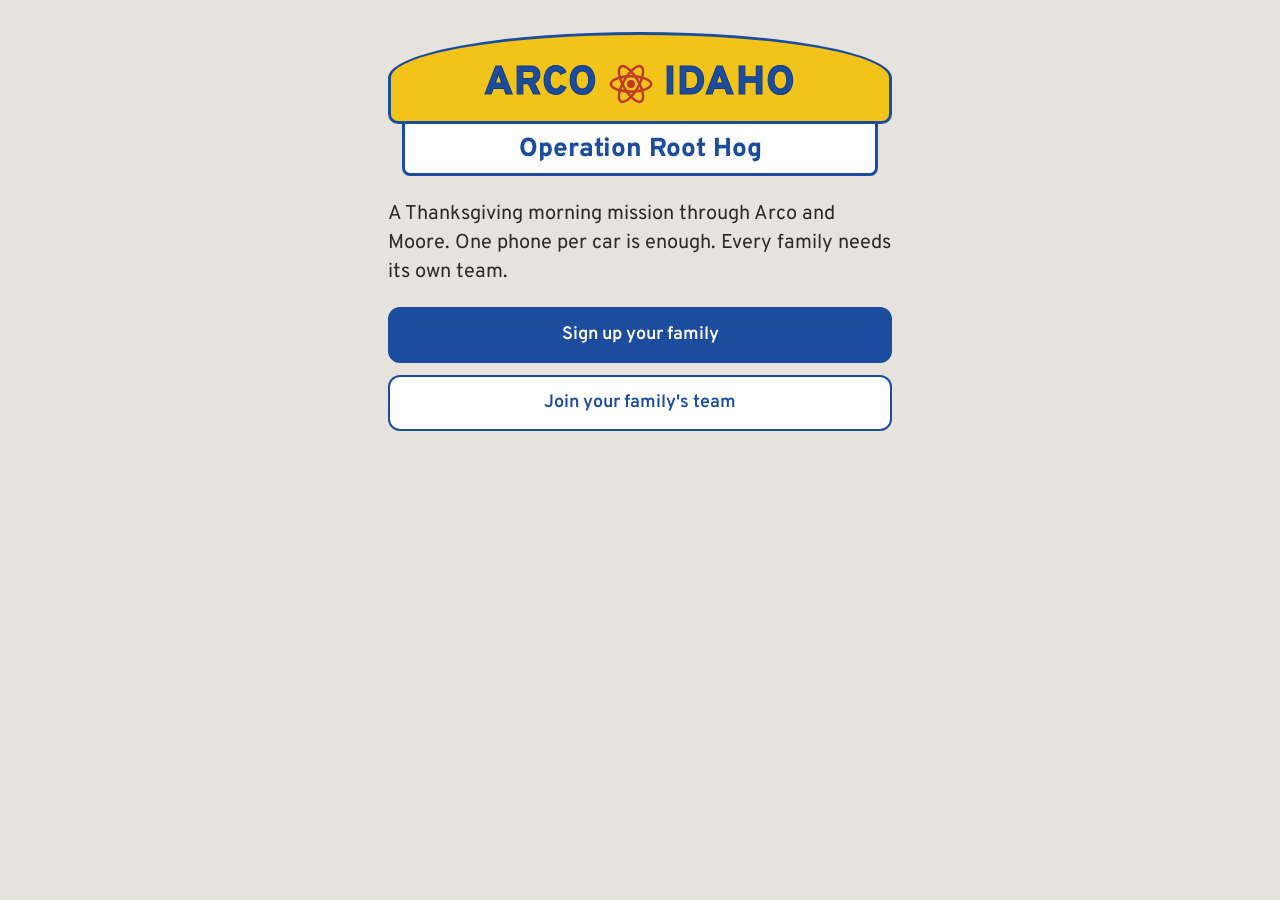
==== app/index.html @ 332e233b "Initial commit: Operation Root Hog app Co-Authored-By: Claude Opus 5.5 <noreply@anthropic.com>" ====
<!doctype html>
<html lang="en">
<head>
  <meta charset="utf-8">
  <meta name="viewport" content="width=device-width, initial-scale=1, viewport-fit=cover">
  <meta name="theme-color" content="#e6e3dc">
  <title>Operation Root Hog</title>
  <link rel="preload" href="fonts/overpass-latin-800-normal.woff2" as="font" type="font/woff2" crossorigin>
  <link rel="stylesheet" href="css/app.css">
</head>
<body>
  <main id="app" aria-live="polite"></main>
  <div id="overlay" hidden></div>
  <script src="js/config.js"></script>
  <script src="js/vendor/supabase.js"></script>
  <script src="js/sha256.js"></script>
  <script src="js/answer-hashes.js"></script>
  <script src="js/content.js"></script>
  <script src="js/audio.js"></script>
  <script src="js/backend.js"></script>
  <script src="js/app.js"></script>
</body>
</html>
---- app/css/app.css ----
/* Station ARCO. Colors taken from the Arco Rec Center sign: sign yellow, sign blue, the red atom, lava rock. */
@font-face { font-family: "Overpass"; src: url("../fonts/overpass-latin-400-normal.woff2") format("woff2"); font-weight: 400; font-display: swap; }
@font-face { font-family: "Overpass"; src: url("../fonts/overpass-latin-600-normal.woff2") format("woff2"); font-weight: 600; font-display: swap; }
@font-face { font-family: "Overpass"; src: url("../fonts/overpass-latin-800-normal.woff2") format("woff2"); font-weight: 800; font-display: swap; }
@font-face { font-family: "Overpass Mono"; src: url("../fonts/overpass-mono-latin-400-normal.woff2") format("woff2"); font-weight: 400; font-display: swap; }
@font-face { font-family: "Overpass Mono"; src: url("../fonts/overpass-mono-latin-600-normal.woff2") format("woff2"); font-weight: 600; font-display: swap; }

:root {
  --limestone: #e6e3dc;
  --paper: #ffffff;
  --lava: #2d2a27;
  --lava-soft: #5a5550;
  --mortar: #c8c3b9;
  --sign-yellow: #f2c318;
  --sign-blue: #1c4c9e;
  --sign-blue-dark: #163c7d;
  --atom-red: #c1392b;
  --junior: #fcefb4;
  --radius: 12px;
  --sans: "Overpass", system-ui, -apple-system, "Segoe UI", sans-serif;
  --mono: "Overpass Mono", ui-monospace, "SFMono-Regular", Menlo, monospace;
}

* { box-sizing: border-box; }
html { -webkit-text-size-adjust: 100%; }
body {
  margin: 0;
  background: var(--limestone);
  color: var(--lava);
  font: 400 18px/1.5 var(--sans);
}
#app { max-width: 34rem; margin: 0 auto; padding: 0 20px calc(40px + env(safe-area-inset-bottom)); }
.screen { padding-top: 20px; }
h1 { font-size: 32px; line-height: 1.1; font-weight: 800; letter-spacing: -0.01em; margin: 12px 0 12px; }
h1:focus { outline: none; }
h2 { font-size: 20px; line-height: 1.2; font-weight: 800; margin: 0 0 8px; }
p { margin: 0 0 12px; }
a { color: var(--sign-blue); }
.lede { font-size: 20px; line-height: 1.45; }
.help { color: var(--lava-soft); font-size: 16px; }
.note { color: var(--lava-soft); font-size: 15px; margin-top: 20px; }
.muted { color: var(--lava-soft); }
.sr { position: absolute; width: 1px; height: 1px; overflow: hidden; clip: rect(0 0 0 0); white-space: nowrap; }
.stack { display: grid; gap: 12px; margin: 20px 0; }
.pair { display: grid; grid-template-columns: 1fr 1fr; gap: 12px; margin: 20px 0; }

/* The sign. The arched top follows the Rec Center's roofline. */
.plate { margin: 12px 0 24px; text-align: center; }
.plate-top {
  display: flex; align-items: center; justify-content: center; gap: 10px;
  background: var(--sign-yellow);
  color: var(--sign-blue);
  border: 3px solid var(--sign-blue);
  border-radius: 50% 50% 10px 10px / 46px 46px 10px 10px;
  padding: 26px 16px 14px;
  font-weight: 800; font-size: 40px; letter-spacing: 0.03em; line-height: 1;
}
.plate-top span { -webkit-text-stroke: 1px var(--sign-blue-dark); }
.plate-top .atom { width: 46px; height: 46px; color: var(--atom-red); flex: none; }
.plate-panel {
  margin: -3px 14px 0;
  background: var(--paper);
  border: 3px solid var(--sign-blue);
  border-radius: 0 0 8px 8px;
  color: var(--sign-blue);
  font-weight: 800; font-size: 26px; line-height: 1.2;
  padding: 10px 12px 8px;
}
.plate-small .plate-top { font-size: 26px; padding: 18px 12px 10px; border-radius: 50% 50% 8px 8px / 30px 30px 8px 8px; }
.plate-small .plate-top .atom { width: 30px; height: 30px; }
.plate-small .plate-panel { font-size: 18px; }

/* Buttons */
.btn {
  display: flex; align-items: center; justify-content: center; text-align: center;
  min-height: 56px; width: 100%; padding: 12px 18px;
  font: 600 18px/1.2 var(--sans);
  color: var(--sign-blue); background: var(--paper);
  border: 2px solid var(--sign-blue); border-radius: var(--radius);
  text-decoration: none; cursor: pointer;
}
.btn.primary { background: var(--sign-blue); color: var(--paper); }
.btn.primary:active { background: var(--sign-blue-dark); }
.btn.small { min-height: 40px; width: auto; font-size: 15px; padding: 8px 14px; display: inline-flex; }
.btn.on-dark { background: transparent; color: var(--sign-yellow); border-color: var(--sign-yellow); }
.btn:disabled { opacity: 0.6; }
.link { background: none; border: 0; padding: 8px 0; font: 600 16px var(--sans); color: var(--sign-blue); text-decoration: underline; cursor: pointer; text-align: left; }
.back { margin-top: 4px; }
:focus-visible { outline: 3px solid var(--atom-red); outline-offset: 3px; }

/* Top bar */
.topbar {
  position: sticky; top: 0; z-index: 5;
  display: flex; align-items: center; justify-content: space-between; gap: 12px;
  margin: 0 -20px; padding: calc(8px + env(safe-area-inset-top)) 20px 8px;
  background: var(--limestone); border-bottom: 2px solid var(--mortar);
}
.team-name { font-weight: 800; }
.score { font-family: var(--mono); font-size: 15px; }

/* Forms */
.form { display: grid; gap: 18px; }
.field { display: grid; gap: 6px; margin: 0; border: 0; padding: 0; }
.field > span, legend { font-weight: 600; font-size: 16px; }
fieldset.field { border-top: 2px solid var(--mortar); padding-top: 14px; }
input, textarea {
  width: 100%; font: 400 20px/1.3 var(--sans); color: var(--lava);
  background: var(--paper); border: 2px solid var(--mortar); border-radius: 10px; padding: 12px;
}
input:focus, textarea:focus { border-color: var(--sign-blue); outline: none; }
.agent-row { display: grid; grid-template-columns: 1fr 5.5rem; gap: 10px; margin-bottom: 10px; }
.choice { display: grid; grid-template-columns: 28px 1fr; gap: 10px; align-items: start; font-size: 16px; padding: 8px 0; }
.choice input { width: 24px; height: 24px; margin: 2px 0 0; accent-color: var(--sign-blue); }
.error { color: var(--atom-red); font-weight: 600; min-height: 1em; }
.code-input { font-family: var(--mono); letter-spacing: 0.2em; text-transform: uppercase; }
.code-big { font: 600 40px/1.1 var(--mono); letter-spacing: 0.08em; margin: 8px 0 12px; }
.code-big.lock { font-size: 56px; color: var(--sign-blue); }

/* Radio transmissions: the one dark element, like a set's dial window */
.radio {
  background: var(--lava); color: #f6dc7a;
  border-radius: var(--radius); border-left: 8px solid var(--sign-yellow);
  padding: 16px 16px 14px; margin: 16px 0;
}
.radio.badguys { border-left-color: var(--atom-red); }
.radio.gobbles { border-left-color: #8fb4f0; }
.radio-from { font: 600 14px/1.3 var(--mono); color: #d9d0b3; margin-bottom: 10px; }
.radio-text { font: 400 17px/1.55 var(--mono); min-height: 3em; white-space: pre-wrap; }
.radio-text p { margin: 0 0 12px; white-space: normal; }
.radio-text.typing::after { content: "\2588"; animation: blink 1s steps(1) infinite; }
@keyframes blink { 50% { opacity: 0; } }

.badguys-note { background: var(--paper); border: 2px solid var(--atom-red); border-radius: var(--radius); padding: 16px; margin: 16px 0; }
.badguys-note .radio-from { color: var(--atom-red); }
.badguys-note p:last-child { font-size: 20px; margin: 0; }
.map-reveal { background: var(--paper); border-radius: var(--radius); padding: 14px; display: grid; gap: 10px; }

/* True history: styled like the sign's white panel */
.history { background: var(--paper); border-top: 6px solid var(--sign-blue); border-radius: 0 0 var(--radius) var(--radius); padding: 14px 16px 6px; margin: 16px 0; }
.history h2 { color: var(--sign-blue); font-size: 17px; }
.source { font-size: 14px; color: var(--lava-soft); }

/* Clues */
.clue { margin: 24px 0; }
.clue > p { font-size: 20px; }
.answer { display: grid; grid-template-columns: 1fr auto; gap: 10px; margin: 12px 0 8px; }
.answer input { font-family: var(--mono); font-size: 22px; text-transform: uppercase; }
.answer input::placeholder, .code-input::placeholder { text-transform: none; font-family: var(--sans); letter-spacing: 0; }
.answer .btn { width: auto; }
.feedback { color: var(--atom-red); font-weight: 600; min-height: 1.5em; }
.ok { color: var(--sign-blue); font-weight: 800; font-size: 20px; }
.hints { padding-left: 20px; }
.demo-answer { font: 400 14px var(--mono); color: var(--lava-soft); border: 1px dashed var(--mortar); padding: 6px 10px; border-radius: 8px; display: inline-block; }

/* Junior Agent */
.junior { background: var(--junior); border: 2px solid #dfc04a; border-radius: 16px; padding: 16px; margin: 24px 0; }
.junior-prompt { font-size: 22px; font-weight: 600; line-height: 1.3; }
.junior .btn.small { margin-bottom: 12px; }
.options { display: grid; gap: 10px; }
.option {
  display: grid; grid-template-columns: 96px 1fr; align-items: center; gap: 12px;
  min-height: 72px; padding: 10px 14px; text-align: left;
  font: 600 18px/1.25 var(--sans); color: var(--lava);
  background: var(--paper); border: 2px solid var(--mortar); border-radius: var(--radius); cursor: pointer;
}
.option:not(:has(svg)) { grid-template-columns: 1fr; }
.option svg { width: 96px; height: 40px; color: var(--lava); }
.option:active { border-color: var(--sign-blue); }

/* Relay board lamps */
.lamps { list-style: none; padding: 0; margin: 20px 0; display: grid; grid-template-columns: repeat(4, 1fr); gap: 18px 8px; }
.lamp-item { display: grid; justify-items: center; gap: 6px; }
.lamp {
  width: 68px; height: 68px; border-radius: 50%;
  display: grid; place-items: center; cursor: pointer;
  background: radial-gradient(circle at 35% 30%, #ddd8ce, #c3bdb2);
  border: 3px solid #aba498; color: #958e82; padding: 0;
}
.lamp .atom { width: 40px; height: 40px; }
.lamp.on { background: radial-gradient(circle at 35% 30%, #ffe27a, var(--sign-yellow)); border-color: var(--sign-blue); color: var(--atom-red); box-shadow: 0 0 0 5px rgba(242, 195, 24, 0.35); }
.lamp.current { outline: 3px dashed var(--sign-blue); outline-offset: 4px; }
.lamp.locked { opacity: 0.45; cursor: default; }
.lamp.big { width: 120px; height: 120px; margin: 12px auto 4px; }
.lamp.big .atom { width: 72px; height: 72px; }
.lamp-label { font-size: 14px; font-weight: 600; text-align: center; line-height: 1.15; }

.code-slots { display: flex; gap: 10px; margin: 8px 0 4px; }
.slot { width: 56px; height: 66px; display: grid; place-items: center; font: 600 32px var(--mono); background: var(--paper); border: 2px solid var(--lava); border-radius: 10px; }
.slot.filled { background: var(--sign-yellow); }

.restored-screen { text-align: center; }
.restored-screen .history, .restored-screen .stack { text-align: left; }
.digit { display: inline-grid; place-items: center; width: 52px; height: 60px; font: 600 32px var(--mono); background: var(--sign-yellow); border: 2px solid var(--lava); border-radius: 10px; vertical-align: middle; }

/* Finale */
.statement { font-size: 24px; font-weight: 600; line-height: 1.3; background: var(--paper); border-radius: var(--radius); padding: 18px; }
.quiz-review { padding-left: 20px; font-size: 16px; }
.quiz-review li { margin-bottom: 8px; }
.bulbs { display: flex; justify-content: center; gap: 18px; margin: 28px 0; }
.bulbs span { width: 44px; height: 56px; border-radius: 50% 50% 40% 40%; background: #cfcac0; border: 3px solid #aba498; }
.bulbs.lit span { background: radial-gradient(circle at 40% 35%, #fff6c9, var(--sign-yellow)); border-color: #c9a10f; box-shadow: 0 0 22px 6px rgba(242, 195, 24, 0.55); animation: bulb 0.5s ease-out both; }
.bulbs.lit span:nth-child(2) { animation-delay: 0.45s; }
.bulbs.lit span:nth-child(3) { animation-delay: 0.9s; }
.bulbs.lit span:nth-child(4) { animation-delay: 1.35s; }
@keyframes bulb { from { background: #cfcac0; box-shadow: none; border-color: #aba498; } }
.cards summary { font-weight: 600; cursor: pointer; padding: 10px 0; }

/* Overlay and toast */
#overlay { position: fixed; inset: 0; z-index: 20; background: rgba(230, 227, 220, 0.97); overflow: auto; }
.overlay-inner { max-width: 34rem; margin: 0 auto; padding: calc(28px + env(safe-area-inset-top)) 20px 28px; }
.toast { position: fixed; left: 50%; bottom: calc(20px + env(safe-area-inset-bottom)); transform: translateX(-50%); z-index: 30; max-width: 30rem; width: calc(100% - 40px); background: var(--lava); color: var(--paper); padding: 12px 16px; border-radius: var(--radius); font-size: 16px; }
.toast.good { background: var(--sign-blue); }

@media (prefers-reduced-motion: reduce) {
  * { animation: none !important; transition: none !important; }
}
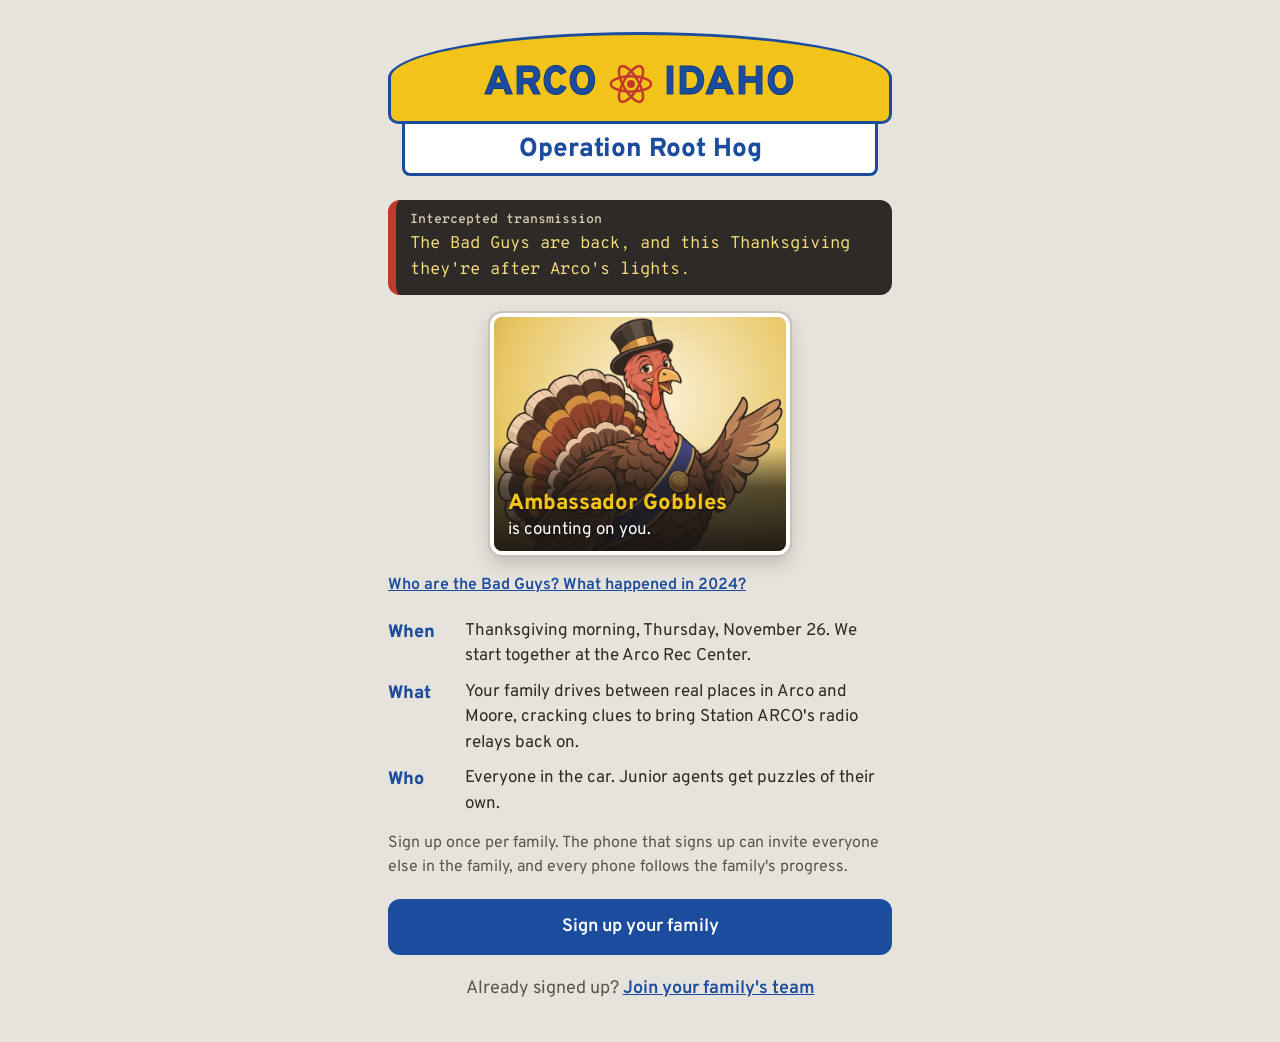
==== commit 8351554c: "Invite your family: QR code and join link; Join becomes a small link Co-Authored-By: Claude Opus 5.5" ====
--- a/app/index.html
+++ b/app/index.html
@@ -13,9 +13,11 @@
   <div id="overlay" hidden></div>
   <script src="js/config.js"></script>
   <script src="js/vendor/supabase.js"></script>
+  <script src="js/vendor/qrcode.js"></script>
   <script src="js/sha256.js"></script>
   <script src="js/answer-hashes.js"></script>
   <script src="js/content.js"></script>
+  <script src="js/scenes.js"></script>
   <script src="js/audio.js"></script>
   <script src="js/backend.js"></script>
   <script src="js/app.js"></script>
--- a/app/css/app.css
+++ b/app/css/app.css
@@ -211,6 +211,209 @@
 .toast { position: fixed; left: 50%; bottom: calc(20px + env(safe-area-inset-bottom)); transform: translateX(-50%); z-index: 30; max-width: 30rem; width: calc(100% - 40px); background: var(--lava); color: var(--paper); padding: 12px 16px; border-radius: var(--radius); font-size: 16px; }
 .toast.good { background: var(--sign-blue); }
 
+/* Front page */
+.start .plate { animation: sign-drop 0.7s cubic-bezier(.3, 1.4, .5, 1) both; }
+@keyframes sign-drop { from { opacity: 0; transform: translateY(-24px); } }
+.start .plate-top .atom { animation: spin 14s linear infinite; }
+@keyframes spin { to { transform: rotate(360deg); } }
+.intercept {
+  background: var(--lava); color: #f6dc7a; font: 400 17px/1.5 var(--mono);
+  border-left: 8px solid var(--atom-red); border-radius: var(--radius); padding: 12px 14px; margin: 0 0 18px;
+  animation: fade-up 0.6s 0.35s both, flicker-in 0.9s 0.35s steps(6) both;
+}
+.intercept span { display: block; font: 600 13px var(--mono); color: #d9d0b3; margin-bottom: 4px; }
+@keyframes flicker-in { 0% { opacity: 0; } 20% { opacity: 1; } 35% { opacity: 0.3; } 50%, 100% { opacity: 1; } }
+.poster {
+  position: relative; margin: 0 0 18px; border-radius: var(--radius); overflow: hidden;
+  border: 4px solid var(--paper); outline: 2px solid var(--mortar); box-shadow: 0 8px 18px rgba(45, 42, 39, 0.22);
+  animation: fade-up 0.6s 0.6s both;
+}
+.poster { max-width: 300px; margin-left: auto !important; margin-right: auto !important; }
+.poster-photo { aspect-ratio: 5 / 4; overflow: hidden; background: radial-gradient(circle at 55% 35%, #fbf3dc, #e9c766 70%, #c99a2e); }
+.poster-photo img { display: block; width: 100%; height: 100%; object-fit: cover; object-position: 50% 0; transform-origin: 52% 18%; animation: kb-head 10s ease-in-out infinite alternate; }
+@keyframes kb-head { from { transform: scale(1); } to { transform: scale(1.12); } }
+.poster figcaption {
+  position: absolute; left: 0; right: 0; bottom: 0; padding: 44px 14px 10px;
+  background: linear-gradient(transparent, rgba(22, 20, 18, 0.7) 40%, rgba(22, 20, 18, 0.94)); text-shadow: 0 1px 3px rgba(0, 0, 0, 0.6); color: var(--paper); font-size: 17px; line-height: 1.3;
+}
+.poster figcaption strong { display: block; font-size: 22px; font-weight: 800; color: var(--sign-yellow); }
+.mission-facts { margin: 0 0 14px; display: grid; gap: 10px; }
+.mission-facts div { display: grid; grid-template-columns: 4.2rem 1fr; gap: 10px; animation: fade-up 0.5s both; animation-delay: calc(0.85s + var(--i) * 0.15s); }
+.mission-facts dt { font-weight: 800; color: var(--sign-blue); }
+.mission-facts dd { margin: 0; font-size: 17px; }
+.start .stack { animation: fade-up 0.5s 1.4s both; }
+@keyframes fade-up { from { opacity: 0; transform: translateY(12px); } }
+
+.backstory-link { display: block; margin: -6px 0 16px; animation: fade-up 0.5s 0.8s both; }
+
+/* "What happened in 2024?" */
+.backstory { animation: fade-up 0.35s both; }
+.backstory-head { position: relative; border-radius: var(--radius); overflow: hidden; margin-bottom: 16px; aspect-ratio: 16 / 7; background: var(--lava); }
+.backstory-head img { width: 100%; height: 100%; object-fit: cover; object-position: 50% 30%; opacity: 0.55; animation: kb-head 14s ease-in-out infinite alternate; }
+.backstory-head h2 { position: absolute; left: 14px; bottom: 10px; margin: 0; color: #fff; font-size: 28px; text-shadow: 2px 2px 0 var(--atom-red), 0 2px 10px rgba(0, 0, 0, 0.8); }
+.backstory section { border-left: 4px solid var(--atom-red); padding: 2px 0 2px 12px; margin: 0 0 16px; animation: fade-up 0.45s both; animation-delay: calc(0.15s + var(--i) * 0.15s); }
+.backstory h3 { margin: 0 0 4px; font-size: 18px; color: var(--sign-blue); }
+.backstory section p { margin: 0; }
+.backstory-gobbles { display: grid; grid-template-columns: 84px 1fr; gap: 12px; align-items: center; background: var(--paper); border: 2px solid var(--mortar); border-radius: var(--radius); padding: 10px; margin: 0 0 18px; }
+.backstory-gobbles img { width: 84px; height: 84px; object-fit: cover; object-position: 55% 0; border-radius: 8px; background: #f3e3b3; }
+.backstory-gobbles strong { display: block; color: var(--sign-blue); }
+
+/* Waiting for game day */
+.countdown { font: 800 44px/1.05 var(--sans); color: var(--sign-blue); margin: 4px 0 8px; }
+.code-card { background: var(--paper); border: 2px solid var(--mortar); border-radius: var(--radius); padding: 14px 16px 4px; margin: 18px 0; text-align: center; }
+.code-card p:first-child { font-weight: 600; margin-bottom: 0; }
+.code-card .code-big { font-size: clamp(26px, 8vw, 40px); white-space: nowrap; }
+
+/* Briefing scenes: a picture per part of the story, narrated one after another */
+.scene { position: relative; margin: 0 0 4px; border-radius: var(--radius); overflow: hidden; border: 3px solid var(--lava); background: var(--lava); aspect-ratio: 16 / 9; }
+.scene > svg, .scene > img { display: block; width: 100%; height: 100%; object-fit: cover; animation: drift 16s ease-out both; }
+@keyframes drift { from { transform: scale(1.06); } to { transform: scale(1); } }
+/* A faint picture-tube look over every scene: scanlines and darker corners. */
+.scene::after {
+  content: ""; position: absolute; inset: 0; pointer-events: none;
+  background:
+    repeating-linear-gradient(0deg, rgba(0, 0, 0, 0.09) 0 1px, transparent 1px 3px),
+    radial-gradient(ellipse at center, transparent 58%, rgba(0, 0, 0, 0.38) 100%);
+}
+/* Each new scene tunes in: a flash of static, a flicker, then the picture. */
+.scene.enter { animation: tune-in 0.7s steps(7) both; }
+@keyframes tune-in {
+  0% { opacity: 0; filter: brightness(2.2) contrast(0.4) saturate(0); }
+  30% { opacity: 1; filter: brightness(1.6) contrast(0.6) saturate(0.3); transform: translateX(-3px); }
+  45% { opacity: 0.55; transform: translateX(3px); }
+  60% { opacity: 1; filter: none; transform: none; }
+  100% { opacity: 1; filter: none; }
+}
+.brief-progress { display: flex; gap: 6px; justify-content: center; margin: 10px 0 0; }
+.brief-progress span { width: 9px; height: 9px; border-radius: 50%; background: var(--mortar); }
+.brief-progress span.on { background: var(--sign-blue); }
+.brief-progress span.here { background: var(--sign-yellow); outline: 2px solid var(--sign-blue); }
+.brief-nav { display: grid; grid-template-columns: 1fr 2fr; gap: 12px; margin: 16px 0 8px; }
+.brief-nav.solo { grid-template-columns: 1fr; }
+.sound-btn { margin-top: 4px; }
+
+.scene .pop { transform-box: fill-box; transform-origin: center; animation: pop 0.55s cubic-bezier(.3, 1.5, .5, 1) both; animation-delay: var(--d, 0s); }
+@keyframes pop { from { opacity: 0; transform: scale(0.4); } }
+.scene .rise { animation: rise 0.9s ease-out both; animation-delay: var(--d, 0s); }
+@keyframes rise { from { opacity: 0; transform: translateY(40px); } }
+.scene .blink { animation: blink 1.1s steps(1) infinite; animation-delay: var(--d, 0s); }
+.scene .flicker { animation: flicker 0.35s steps(2) infinite; }
+@keyframes flicker { 50% { opacity: 0.1; transform: translateY(6px); } }
+.scene .wave { transform-box: view-box; transform-origin: 160px 60px; animation: wave 2.4s ease-out infinite; animation-delay: var(--d, 0s); opacity: 0; }
+@keyframes wave { from { opacity: 0.9; transform: scale(0.5); } to { opacity: 0; transform: scale(2.2); } }
+.scene .slam { animation: slam 0.45s ease-in both; animation-delay: var(--d, 0s); }
+@keyframes slam { from { opacity: 0; transform: translate(var(--x, 258px), var(--y, 52px)) scale(2.6); } to { opacity: 1; transform: translate(var(--x, 258px), var(--y, 52px)) scale(1); } }
+
+/* Evidence board: the briefing's pictures, pinned up at the end */
+.board { background: #1d1c1b radial-gradient(ellipse at 50% 40%, #2a2826, #151413 75%); border-radius: var(--radius); padding: 14px 10px 18px; margin: 0 0 16px; overflow: hidden; }
+.board-title { text-align: center; color: #fff; font-size: 26px; margin: 0 0 6px; text-shadow: 2px 2px 0 var(--atom-red), 0 0 14px rgba(224, 40, 30, 0.5); }
+.collage { position: relative; aspect-ratio: 16 / 11; }
+.ev {
+  position: absolute; left: var(--x); top: var(--y); width: 31%; aspect-ratio: 16 / 9; overflow: hidden; background: #222;
+  border: 3px solid #e0281e; box-shadow: 0 0 12px rgba(224, 40, 30, 0.65), 0 10px 18px rgba(0, 0, 0, 0.55);
+  transform: rotate(var(--r)); transition: transform 0.25s;
+  animation: ev-in 0.6s cubic-bezier(.3, 1.4, .5, 1) both; animation-delay: calc(0.2s + var(--i, 0) * 0.22s);
+}
+.ev:hover { transform: rotate(0deg) scale(1.12); z-index: 5; }
+.ev > svg, .ev > img { display: block; width: 100%; height: 100%; object-fit: cover; }
+.ev * { animation: none !important; }
+@keyframes ev-in { from { opacity: 0; transform: translateY(-50px) rotate(calc(var(--r) * 4)) scale(1.4); } }
+
+/* The Bad Guys hijacking the broadcast (see hijack() in scenes.js) */
+.scene.hijack > svg, .scene.hijack > img { animation: hijack-glitch 0.16s steps(2) infinite; }
+@keyframes hijack-glitch {
+  0% { transform: translate(-7px, 2px) skewX(7deg); filter: drop-shadow(5px 0 0 rgba(255, 0, 0, 0.85)) drop-shadow(-5px 0 0 rgba(0, 255, 255, 0.7)) contrast(1.7); clip-path: inset(0 0 42% 0); }
+  50% { transform: translate(6px, -3px) skewX(-5deg); filter: hue-rotate(110deg) saturate(3) drop-shadow(-6px 0 0 #f00); clip-path: inset(30% 0 0 0); }
+  100% { transform: translate(0, 5px); filter: invert(0.15) contrast(2); clip-path: inset(12% 0 18% 0); }
+}
+/* Timed for the 3.4 second hijack in scenes.js */
+.hijack-noise { position: absolute; inset: 0; width: 100%; height: 100%; image-rendering: pixelated; z-index: 2; pointer-events: none; animation: noise-in 3.4s linear both; }
+@keyframes noise-in { 0% { opacity: 0; } 7% { opacity: 0.45; } 12% { opacity: 0.1; } 20% { opacity: 0.65; } 26% { opacity: 0.25; } 36% { opacity: 0.8; } 60% { opacity: 0.6; } 66% { opacity: 0.9; } 85%, 100% { opacity: 1; } }
+.hijack-label {
+  position: absolute; left: 50%; top: 50%; transform: translate(-50%, -50%) rotate(-3deg); z-index: 3;
+  background: var(--atom-red); color: #fff; font: 800 clamp(14px, 3.2vw, 56px)/1 var(--sans); letter-spacing: 0.08em;
+  padding: 0.45em 0.9em; white-space: nowrap; box-shadow: 0 0 30px rgba(224, 40, 30, 0.8);
+  animation: label-flash 3.4s steps(1) both;
+}
+@keyframes label-flash { 0%, 14% { opacity: 0; } 15%, 21% { opacity: 1; } 22%, 25% { opacity: 0; } 26%, 58% { opacity: 1; } 59%, 61% { opacity: 0; } 62%, 100% { opacity: 1; } }
+.hijack-frame { border-left-color: var(--atom-red) !important; transition: border-color 0.1s 0.4s; }
+/* The Bad Guys' feed rolls in like a TV losing its vertical hold. */
+.scene.enter.roll { animation: roll-in 0.7s steps(7) both; }
+@keyframes roll-in {
+  0% { transform: translateY(-70%); filter: brightness(2.4) saturate(0); }
+  30% { transform: translateY(30%); filter: brightness(1.5) saturate(0.4); }
+  55% { transform: translateY(-12%); filter: none; }
+  75% { transform: translateY(4%); }
+  100% { transform: none; }
+}
+
+/* Radio */
+.scene .blink-slow { animation: blink 1.6s steps(1) infinite; }
+.scene .pulse { transform-box: fill-box; transform-origin: center; animation: pulse 2.2s ease-in-out infinite; }
+@keyframes pulse { 50% { opacity: 0.35; transform: scale(0.9); } }
+.scene .wave-scroll { animation: wave-scroll 1.6s linear infinite; }
+@keyframes wave-scroll { to { transform: translateX(-40px); } }
+.scene .wave-amp { transform-box: fill-box; transform-origin: 50% 70%; animation: wave-amp 0.9s ease-in-out infinite alternate; }
+@keyframes wave-amp { from { transform: scaleY(0.35); } to { transform: scaleY(1.1); } }
+.scene .needle { animation: tune 3.4s cubic-bezier(.6, 0, .3, 1) both; }
+@keyframes tune { 0% { transform: translateX(84px); } 35% { transform: translateX(220px); } 60% { transform: translateX(130px); } 78% { transform: translateX(176px); } 100% { transform: translateX(160px); } }
+.scene .knob { transform-box: view-box; transform-origin: 0 0; animation: knob 3.4s cubic-bezier(.6, 0, .3, 1) both; }
+@keyframes knob { 0% { transform: rotate(-120deg); } 35% { transform: rotate(110deg); } 60% { transform: rotate(-20deg); } 100% { transform: rotate(30deg); } }
+.scene .knob-2 { animation-duration: 2.2s; animation-delay: 1.2s; }
+
+/* Station ARCO back on the air: beacon glow and signal rings */
+.scene .beacon { transform-box: fill-box; transform-origin: center; animation: beacon 1.2s ease-in-out infinite; }
+@keyframes beacon { 50% { opacity: 0.25; transform: scale(0.6); } }
+.scene .ping { transform-box: fill-box; transform-origin: center; opacity: 0; animation: ping 2.7s ease-out infinite; animation-delay: var(--d, 0s); }
+@keyframes ping { 0% { opacity: 0.85; transform: scale(0.5); } 100% { opacity: 0; transform: scale(6); } }
+
+/* Bad Guys */
+.scene .sweep { animation: sweep 3s ease-in-out infinite; }
+@keyframes sweep { to { transform: translateX(470px); } }
+/* A searchlight swinging back and forth behind the gang */
+.scene .spot { animation: spot 5s ease-in-out infinite alternate; }
+@keyframes spot { from { transform: translateX(10px); } to { transform: translateX(310px); } }
+/* They stand there breathing, and their eyes catch the light now and then */
+.scene .breathe { transform-box: fill-box; transform-origin: 50% 100%; animation: breathe 3.2s ease-in-out infinite; }
+@keyframes breathe { 50% { transform: scale(1.012, 1.018); } }
+.scene .glint { opacity: 0; animation: glint 4.5s steps(1) infinite; animation-delay: var(--d, 0s); }
+@keyframes glint { 0%, 6%, 12%, 100% { opacity: 0; } 2%, 4%, 8%, 10% { opacity: 1; } }
+.scene .glitch { animation: glitch 4s steps(1) infinite; }
+@keyframes glitch { 0%, 86%, 100% { transform: none; opacity: 1; } 88% { transform: translateX(-5px); opacity: 0.7; } 90% { transform: translateX(4px) skewX(-6deg); } 92% { transform: translateX(-2px); opacity: 0.85; } }
+
+/* Gobbles' case file */
+.scene .kb { transform-box: fill-box; transform-origin: 52% 18%; animation: kb 12s ease-out both; }
+.scene .kb-face { transform-box: fill-box; transform-origin: 50% 30%; animation: kb 14s ease-out both; }
+.scene .kb-gentle { transform-box: fill-box; transform-origin: 50% 30%; animation: kb-gentle 16s ease-out both; }
+@keyframes kb-gentle { from { transform: scale(1.06); } to { transform: scale(1); } }
+@keyframes kb { from { transform: scale(1); } to { transform: scale(1.14); } }
+.scene .kb-slow { transform-box: fill-box; transform-origin: 50% 40%; animation: kb 20s linear both; }
+.scene .drop-in { animation: drop-in 0.7s cubic-bezier(.3, 1.4, .5, 1) both; animation-delay: var(--d, 0s); }
+@keyframes drop-in { from { opacity: 0; transform: translateY(-30px) rotate(-6deg); } }
+.scene .type-in { animation: type-in 0.6s steps(6) both; animation-delay: var(--d, 0s); }
+@keyframes type-in { from { opacity: 0; clip-path: inset(0 100% 0 0); } to { opacity: 1; clip-path: inset(0 0 0 0); } }
+.scene .light-off { fill: #3a3633; animation: lights-out 1.4s steps(1) both; animation-delay: var(--d, 0s); }
+@keyframes lights-out { 0% { fill: var(--sign-yellow); } 30% { fill: #3a3633; } 45% { fill: var(--sign-yellow); } 60%, 100% { fill: #3a3633; } }
+.scene .dusk { opacity: 0.7; animation: dusk 6s ease-in both; animation-delay: 1s; }
+@keyframes dusk { from { opacity: 0; } }
+.scene .light-on { fill: var(--sign-yellow); animation: lights-on 0.8s steps(1) both; animation-delay: var(--d, 0s); }
+@keyframes lights-on { 0% { fill: #2b2724; } 40% { fill: var(--sign-yellow); } 55% { fill: #2b2724; } 75%, 100% { fill: var(--sign-yellow); } }
+.scene .lamp-on { fill: var(--sign-yellow); stroke: var(--sign-blue); animation: lamp-on 0.5s ease-out both; animation-delay: var(--d, 0s); }
+@keyframes lamp-on { from { fill: #d2cdc3; stroke: #a9a397; } }
+.scene .throw { transform-box: fill-box; transform-origin: 50% 100%; transform: rotate(40deg); animation: throw 0.6s cubic-bezier(.5, 0, .3, 1.4) both; animation-delay: var(--d, 0s); }
+@keyframes throw { from { transform: rotate(-40deg); } }
+
 @media (prefers-reduced-motion: reduce) {
   * { animation: none !important; transition: none !important; }
-}
+  .scene .wave { opacity: 0.5; }
+}
+
+/* Inviting the rest of the family: QR code and a share link */
+.join-line { text-align: center; margin: 14px 0 0; color: var(--lava-soft); }
+.join-line .link { font-size: inherit; padding: 0; min-height: 0; }
+.invite { background: var(--paper); border: 2px solid var(--mortar); border-radius: var(--radius); padding: 16px; margin: 18px 0; text-align: center; }
+.invite h2 { margin: 0 0 6px; font-size: 20px; }
+.invite .qr { width: 180px; max-width: 60vw; margin: 12px auto; background: #fff; padding: 6px; border-radius: 8px; }
+.invite .qr svg { display: block; width: 100%; height: auto; }
+.invite .btn { margin-top: 4px; }
+.help.small { font-size: 14px; margin: 10px 0 0; }
